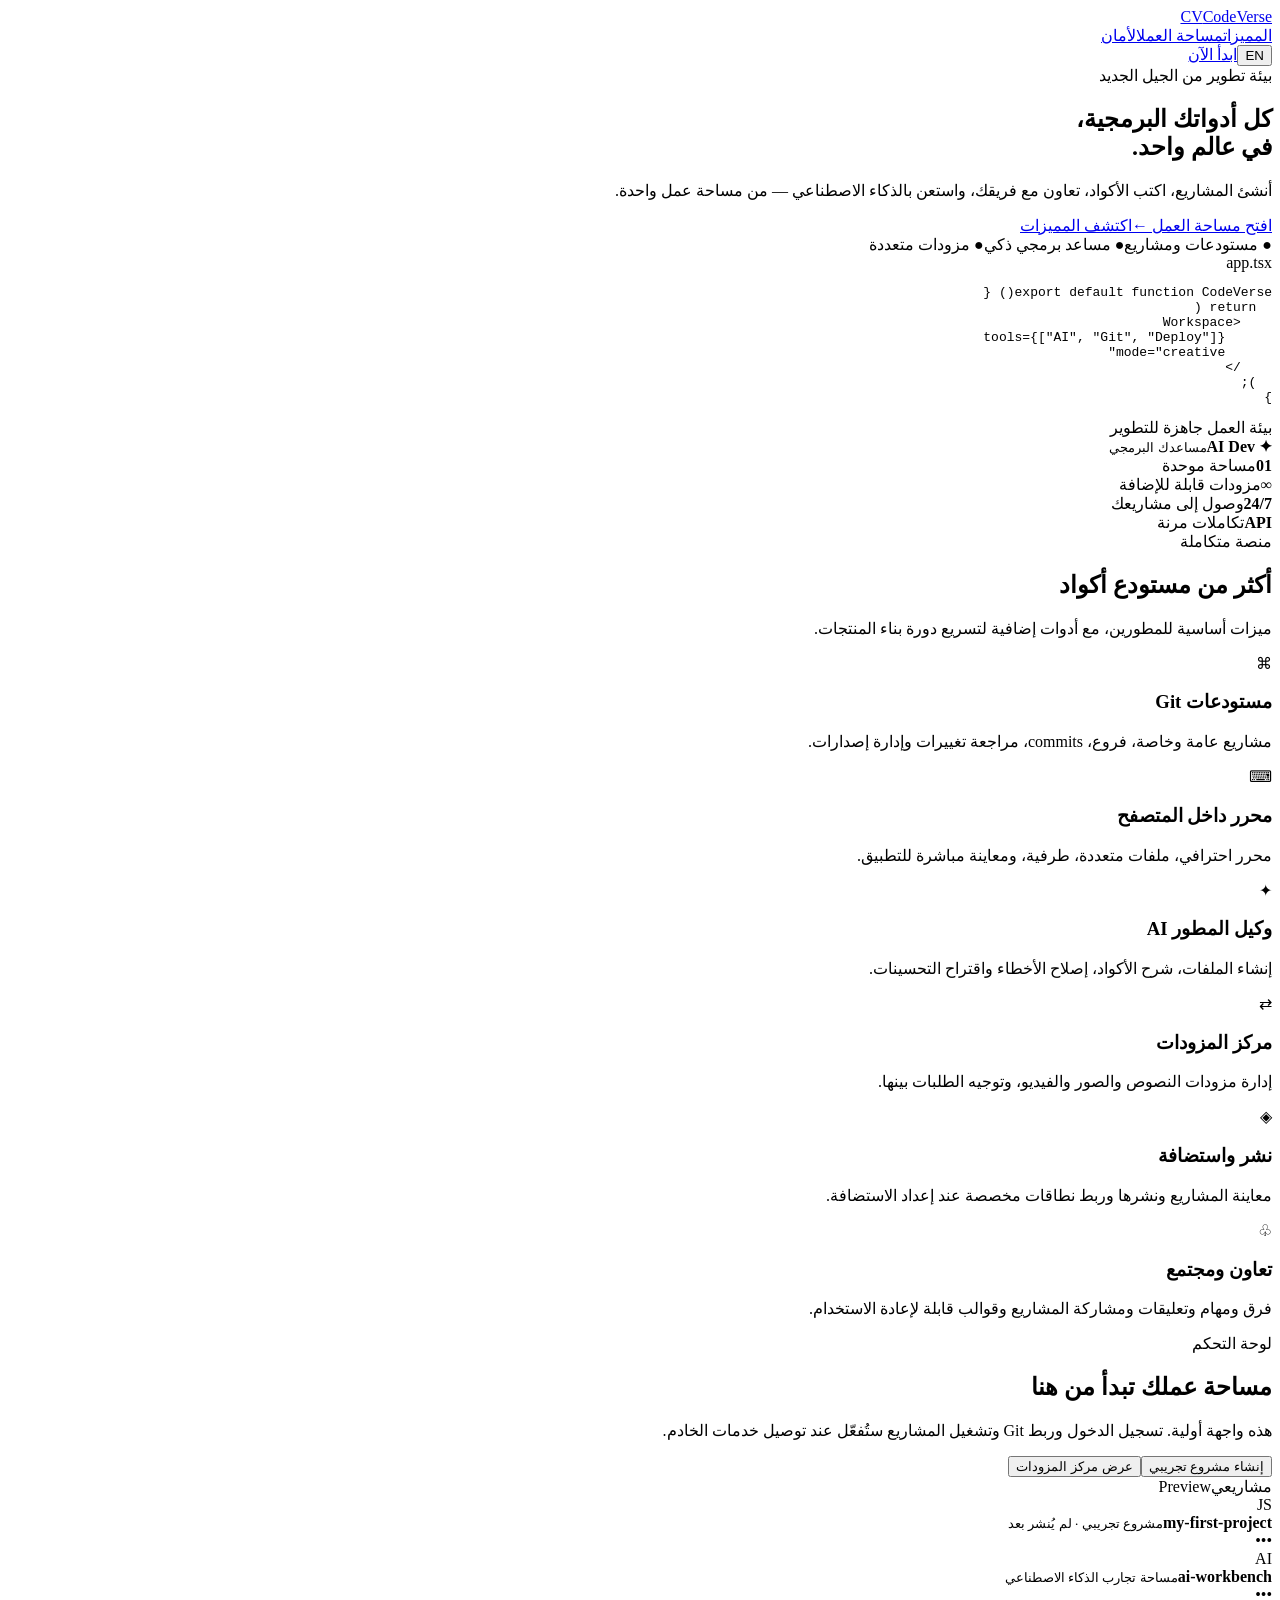
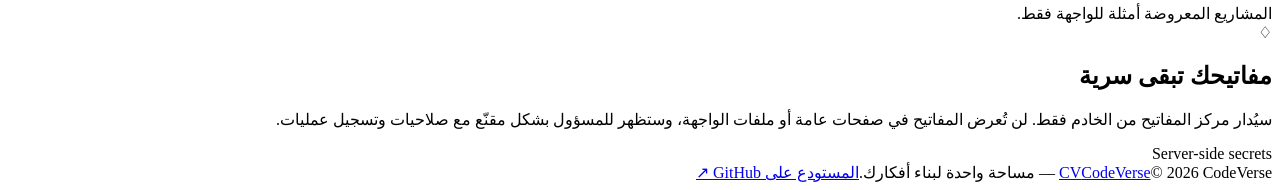
==== index.html @ 1cbb8175 "Initialize CodeVerse platform scaffold" ====
<!doctype html>
<html lang="ar" dir="rtl">
<head>
<meta charset="utf-8"><meta name="viewport" content="width=device-width,initial-scale=1">
<meta name="theme-color" content="#0b1020"><meta name="description" content="CodeVerse — مساحة تطوير موحدة للمبرمجين">
<title>CodeVerse — مساحة المطورين</title><link rel="stylesheet" href="style.css">
</head>
<body>
<header class="topbar"><a class="brand" href="#home"><span class="logo">CV</span><span>CodeVerse</span></a><nav><a href="#features">المميزات</a><a href="#workspace">مساحة العمل</a><a href="#security">الأمان</a></nav><div class="top-actions"><button class="lang" id="langBtn">EN</button><a class="btn btn-primary" href="#workspace">ابدأ الآن</a></div></header>
<main id="home">
<section class="hero"><div class="hero-copy"><div class="eyebrow"><i></i> بيئة تطوير من الجيل الجديد</div><h1>كل أدواتك البرمجية،<br><span>في عالم واحد.</span></h1><p>أنشئ المشاريع، اكتب الأكواد، تعاون مع فريقك، واستعن بالذكاء الاصطناعي — من مساحة عمل واحدة.</p><div class="hero-actions"><a class="btn btn-primary" href="#workspace">افتح مساحة العمل <b>←</b></a><a class="btn btn-ghost" href="#features">اكتشف المميزات</a></div><div class="trust"><span>● مستودعات ومشاريع</span><span>● مساعد برمجي ذكي</span><span>● مزودات متعددة</span></div></div><div class="hero-art"><div class="orb orb-a"></div><div class="orb orb-b"></div><div class="code-window"><div class="window-head"><span></span><span></span><span></span><label>app.tsx</label></div><pre><span class="purple">export default function</span> <span class="blue">CodeVerse</span>() {
  <span class="purple">return</span> (
    &lt;<span class="green">Workspace</span>
      tools={[<span class="orange">"AI"</span>, <span class="orange">"Git"</span>, <span class="orange">"Deploy"</span>]}
      mode=<span class="orange">"creative"</span>
    /&gt;
  );
}</pre><div class="status"><i></i> بيئة العمل جاهزة للتطوير</div></div><div class="float-card"><b>✦ AI Dev</b><small>مساعدك البرمجي</small></div></div></section>
<section class="stats"><div><strong>01</strong><span>مساحة موحدة</span></div><div><strong>∞</strong><span>مزودات قابلة للإضافة</span></div><div><strong>24/7</strong><span>وصول إلى مشاريعك</span></div><div><strong>API</strong><span>تكاملات مرنة</span></div></section>
<section class="section" id="features"><div class="section-title"><span class="eyebrow">منصة متكاملة</span><h2>أكثر من مستودع أكواد</h2><p>ميزات أساسية للمطورين، مع أدوات إضافية لتسريع دورة بناء المنتجات.</p></div><div class="grid">
<article class="feature"><div class="icon">⌘</div><h3>مستودعات Git</h3><p>مشاريع عامة وخاصة، فروع، commits، مراجعة تغييرات وإدارة إصدارات.</p></article>
<article class="feature"><div class="icon">⌨</div><h3>محرر داخل المتصفح</h3><p>محرر احترافي، ملفات متعددة، طرفية، ومعاينة مباشرة للتطبيق.</p></article>
<article class="feature"><div class="icon">✦</div><h3>وكيل المطور AI</h3><p>إنشاء الملفات، شرح الأكواد، إصلاح الأخطاء واقتراح التحسينات.</p></article>
<article class="feature"><div class="icon">⇄</div><h3>مركز المزودات</h3><p>إدارة مزودات النصوص والصور والفيديو، وتوجيه الطلبات بينها.</p></article>
<article class="feature"><div class="icon">◈</div><h3>نشر واستضافة</h3><p>معاينة المشاريع ونشرها وربط نطاقات مخصصة عند إعداد الاستضافة.</p></article>
<article class="feature"><div class="icon">♧</div><h3>تعاون ومجتمع</h3><p>فرق ومهام وتعليقات ومشاركة المشاريع وقوالب قابلة لإعادة الاستخدام.</p></article>
</div></section>
<section class="workspace" id="workspace"><div><span class="eyebrow">لوحة التحكم</span><h2>مساحة عملك تبدأ من هنا</h2><p>هذه واجهة أولية. تسجيل الدخول وربط Git وتشغيل المشاريع ستُفعّل عند توصيل خدمات الخادم.</p><div class="workspace-actions"><button class="btn btn-primary" id="createProject">إنشاء مشروع تجريبي</button><button class="btn btn-ghost" id="providerDemo">عرض مركز المزودات</button></div></div><div class="mini-panel"><div class="panel-top"><span>مشاريعي</span><span class="pill">Preview</span></div><div class="project-row"><span class="project-icon">JS</span><div><b>my-first-project</b><small>مشروع تجريبي · لم يُنشر بعد</small></div><span class="muted">•••</span></div><div class="project-row"><span class="project-icon purple-bg">AI</span><div><b>ai-workbench</b><small>مساحة تجارب الذكاء الاصطناعي</small></div><span class="muted">•••</span></div><div class="empty-note" id="demoNote">المشاريع المعروضة أمثلة للواجهة فقط.</div></div></section>
<section class="security" id="security"><div class="security-icon">♢</div><div><h2>مفاتيحك تبقى سرية</h2><p>سيُدار مركز المفاتيح من الخادم فقط. لن تُعرض المفاتيح في صفحات عامة أو ملفات الواجهة، وستظهر للمسؤول بشكل مقنّع مع صلاحيات وتسجيل عمليات.</p></div><span class="secure-tag">Server-side secrets</span></section>
</main><footer><a class="brand" href="#home"><span class="logo">CV</span><span>CodeVerse</span></a><span>© 2026 CodeVerse — مساحة واحدة لبناء أفكارك.</span><a href="https://github.com/alza69191-art/CodeVerse" target="_blank" rel="noreferrer">المستودع على GitHub ↗</a></footer>
<div class="toast" id="toast" role="status"></div><script src="app.js"></script></body></html>
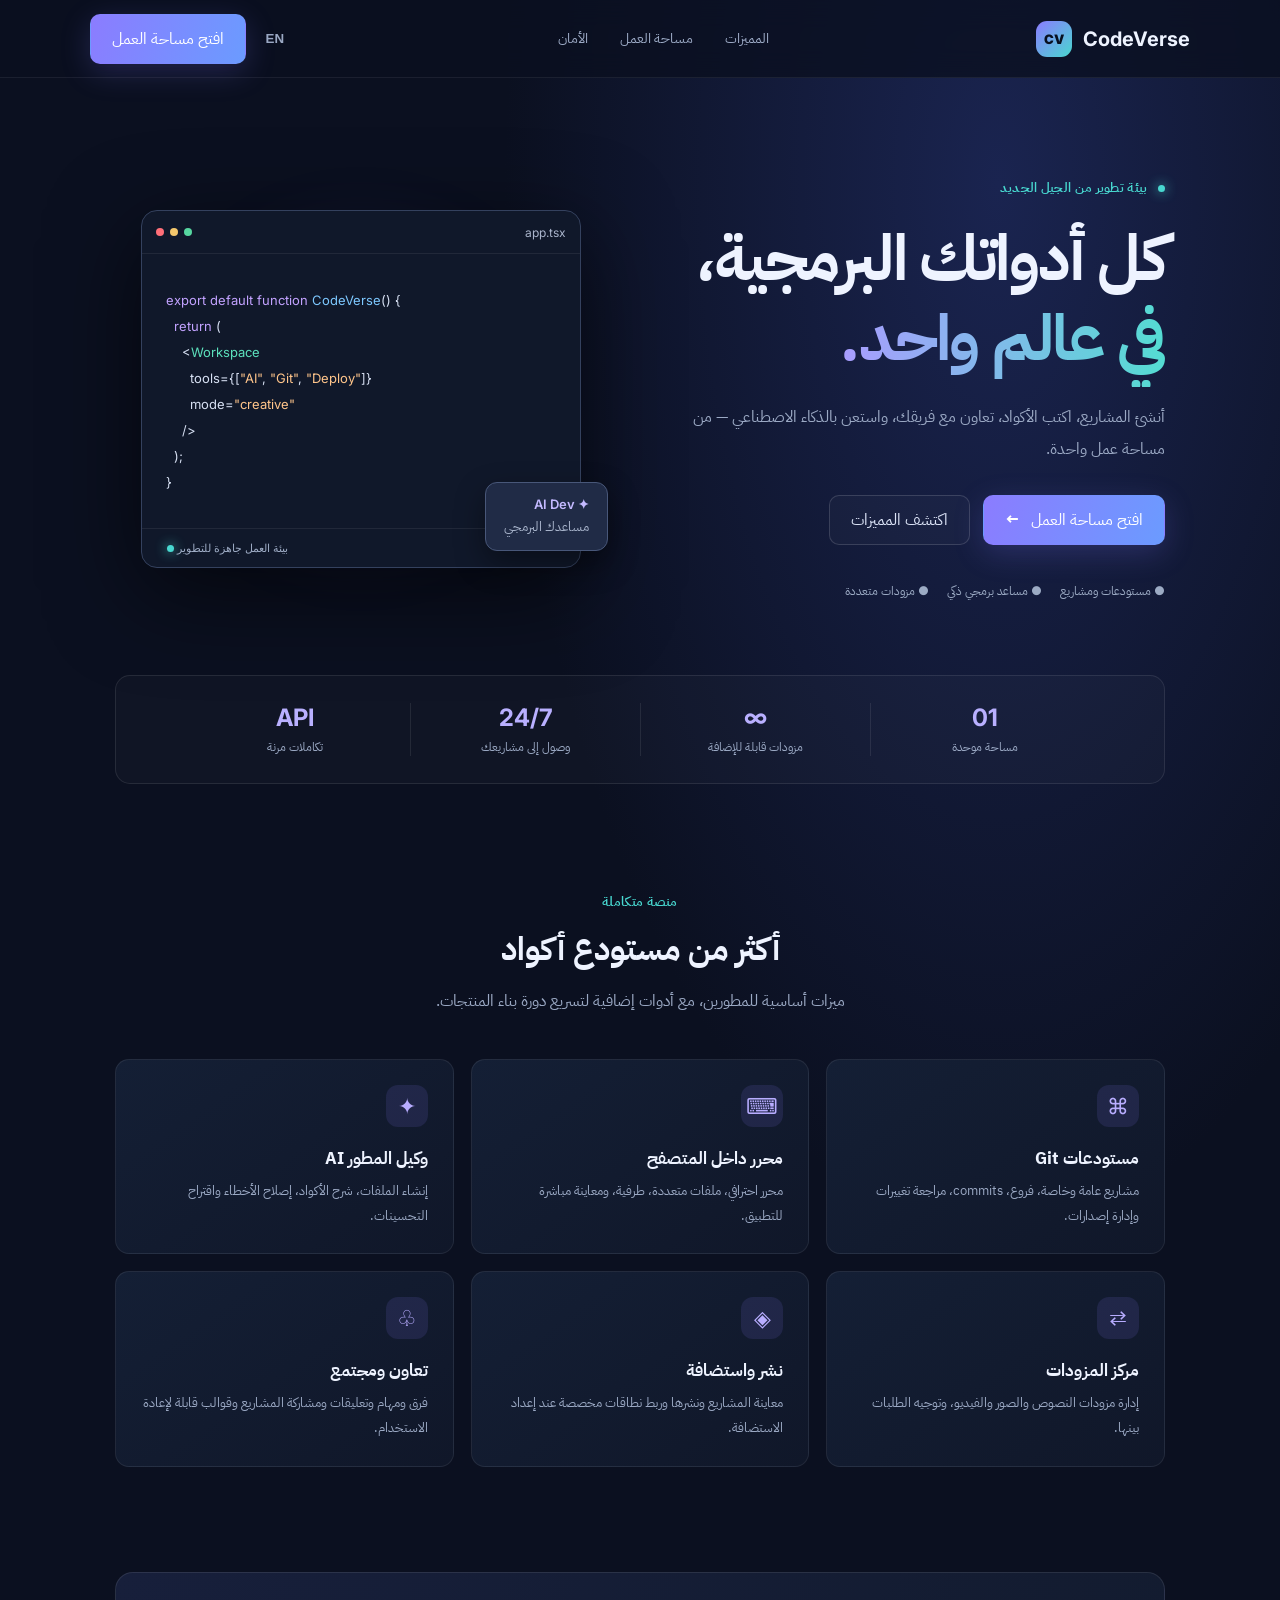
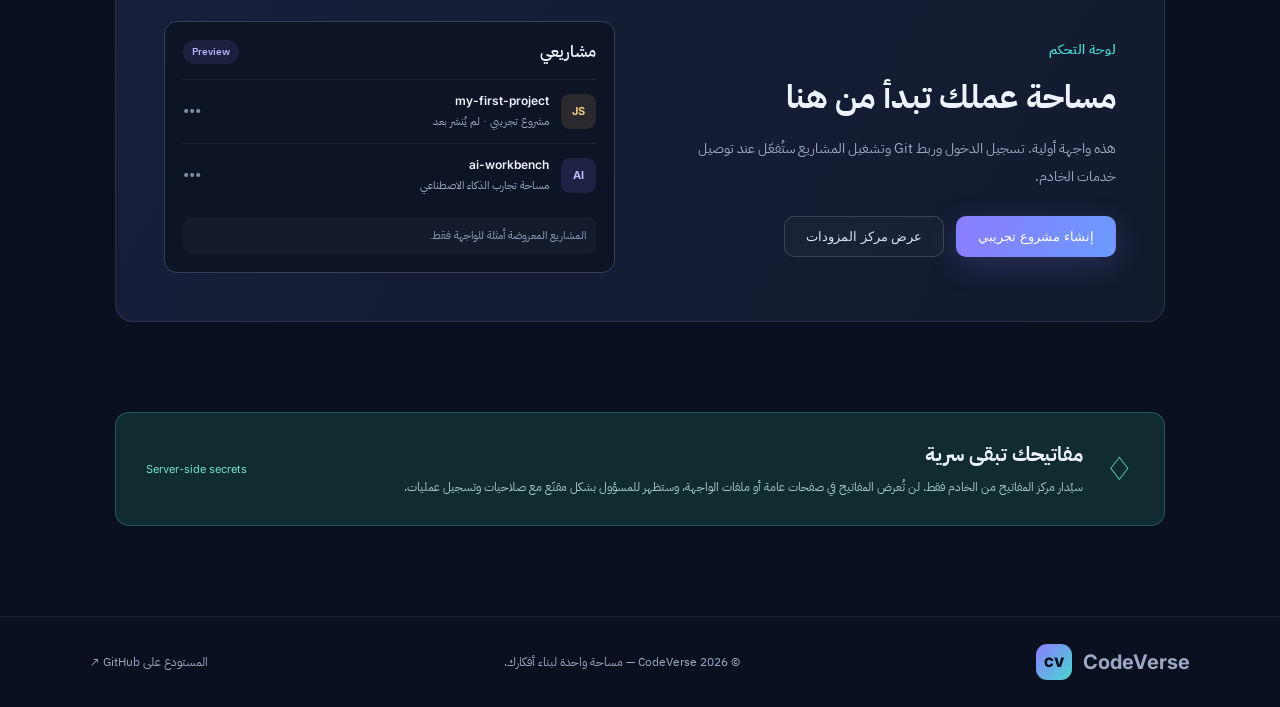
==== commit f80289f2: "Link landing page to browser workspace" ====
--- a/index.html
+++ b/index.html
@@ -6,7 +6,7 @@
 <title>CodeVerse — مساحة المطورين</title><link rel="stylesheet" href="style.css">
 </head>
 <body>
-<header class="topbar"><a class="brand" href="#home"><span class="logo">CV</span><span>CodeVerse</span></a><nav><a href="#features">المميزات</a><a href="#workspace">مساحة العمل</a><a href="#security">الأمان</a></nav><div class="top-actions"><button class="lang" id="langBtn">EN</button><a class="btn btn-primary" href="#workspace">ابدأ الآن</a></div></header>
+<header class="topbar"><a class="brand" href="#home"><span class="logo">CV</span><span>CodeVerse</span></a><nav><a href="#features">المميزات</a><a href="#workspace">مساحة العمل</a><a href="#security">الأمان</a></nav><div class="top-actions"><button class="lang" id="langBtn">EN</button><a class="btn btn-primary" href="workspace.html">افتح مساحة العمل</a></div></header>
 <main id="home">
 <section class="hero"><div class="hero-copy"><div class="eyebrow"><i></i> بيئة تطوير من الجيل الجديد</div><h1>كل أدواتك البرمجية،<br><span>في عالم واحد.</span></h1><p>أنشئ المشاريع، اكتب الأكواد، تعاون مع فريقك، واستعن بالذكاء الاصطناعي — من مساحة عمل واحدة.</p><div class="hero-actions"><a class="btn btn-primary" href="#workspace">افتح مساحة العمل <b>←</b></a><a class="btn btn-ghost" href="#features">اكتشف المميزات</a></div><div class="trust"><span>● مستودعات ومشاريع</span><span>● مساعد برمجي ذكي</span><span>● مزودات متعددة</span></div></div><div class="hero-art"><div class="orb orb-a"></div><div class="orb orb-b"></div><div class="code-window"><div class="window-head"><span></span><span></span><span></span><label>app.tsx</label></div><pre><span class="purple">export default function</span> <span class="blue">CodeVerse</span>() {
   <span class="purple">return</span> (
--- a/style.css
+++ b/style.css
@@ -0,0 +1,3 @@
+@import url('https://fonts.googleapis.com/css2?family=IBM+Plex+Sans+Arabic:wght@400;500;600;700&family=Inter:wght@400;500;600;700;800&display=swap');
+:root{--bg:#0b1020;--panel:#111a2e;--line:#25314b;--text:#eef3ff;--muted:#9ba9c4;--accent:#8b7cff;--cyan:#48d8d0}*{box-sizing:border-box}html{scroll-behavior:smooth}body{margin:0;background:radial-gradient(ellipse at 78% 8%,#1a2450 0,transparent 35%),var(--bg);color:var(--text);font-family:'IBM Plex Sans Arabic',Inter,sans-serif}a{color:inherit;text-decoration:none}.topbar{height:78px;display:flex;align-items:center;justify-content:space-between;padding:0 7%;border-bottom:1px solid #ffffff12;background:#0b1020c9;position:sticky;top:0;z-index:5;backdrop-filter:blur(14px)}.brand{display:flex;align-items:center;gap:11px;font:700 20px Inter,sans-serif;direction:ltr}.logo{display:grid;place-items:center;width:36px;height:36px;border-radius:11px;background:linear-gradient(135deg,#8b7cff,#49d7d0);color:#081020;font-size:13px;font-weight:900}.topbar nav{display:flex;gap:32px;color:var(--muted);font-size:14px}.topbar nav a:hover,footer a:hover{color:white}.top-actions{display:flex;align-items:center;gap:14px}.lang{background:none;border:0;color:var(--muted);cursor:pointer;font-weight:700}.btn{display:inline-flex;align-items:center;justify-content:center;gap:12px;padding:12px 21px;border-radius:10px;font:600 14px inherit;cursor:pointer;border:1px solid transparent}.btn-primary{background:linear-gradient(110deg,#8b7cff,#6b9bff);color:white;box-shadow:0 8px 30px #8176ff35}.btn-ghost{border-color:#ffffff25;color:#dce4f7;background:#ffffff06}.hero{min-height:580px;padding:100px 9% 75px;display:grid;grid-template-columns:1fr 1fr;align-items:center;gap:65px}.eyebrow{color:var(--cyan);font-size:13px;font-weight:600;letter-spacing:.3px}.eyebrow i,.status i{display:inline-block;width:7px;height:7px;border-radius:50%;background:var(--cyan);margin-left:7px;box-shadow:0 0 12px var(--cyan)}h1{font-size:clamp(42px,5vw,65px);line-height:1.25;letter-spacing:-1.8px;margin:22px 0}h1 span{background:linear-gradient(90deg,#a99cff,#54dcd2);color:transparent;background-clip:text}.hero-copy>p,.section-title p,.workspace p{color:var(--muted);line-height:2;font-size:16px;max-width:510px}.hero-actions{display:flex;gap:13px;margin-top:30px}.trust{display:flex;gap:18px;flex-wrap:wrap;margin-top:37px;color:#9cabc4;font-size:12px}.hero-art{height:360px;position:relative;display:grid;place-items:center}.orb{position:absolute;border-radius:50%;filter:blur(2px)}.orb-a{width:280px;height:280px;background:#7a70ff20;box-shadow:0 0 90px #7770ff2c}.orb-b{width:190px;height:190px;border:1px solid #6ddbd344}.code-window{width:min(440px,100%);background:#10182a;border:1px solid #34415e;border-radius:16px;box-shadow:0 25px 90px #0009;overflow:hidden;direction:ltr;position:relative}.window-head{height:43px;border-bottom:1px solid #ffffff12;display:flex;align-items:center;gap:6px;padding:0 14px}.window-head>span{width:8px;height:8px;border-radius:50%;background:#ff6f78}.window-head>span:nth-child(2){background:#f4c76c}.window-head>span:nth-child(3){background:#56d6a0}.window-head label{margin-left:auto;color:#aab5cc;font:12px Inter}.code-window pre{padding:20px 24px;color:#d7e0f3;font:13px/2 Inter,monospace;white-space:pre-wrap}.purple{color:#c2a2ff}.blue{color:#7dc8ff}.green{color:#5ce0bc}.orange{color:#ffc58b}.status{padding:12px 18px;border-top:1px solid #ffffff12;color:#9eacc5;font:11px Inter}.float-card{position:absolute;bottom:18px;right:0;background:#202b46;border:1px solid #485779;padding:13px 18px;border-radius:12px;box-shadow:0 12px 30px #0006;display:grid;gap:5px}.float-card b{color:#c4baff;font:600 13px Inter}.float-card small{color:#a8b4cb}.stats{margin:0 9%;padding:27px 5%;border:1px solid #ffffff18;background:#ffffff06;border-radius:15px;display:grid;grid-template-columns:repeat(4,1fr);text-align:center}.stats div{display:grid;gap:6px;border-left:1px solid #ffffff16}.stats div:last-child{border:0}.stats strong{font:700 24px Inter;color:#b9b0ff}.stats span{font-size:12px;color:var(--muted)}.section{padding:105px 9%}.section-title{text-align:center;margin-bottom:42px}.section-title h2,.workspace h2,.security h2{font-size:32px;margin:12px 0}.section-title p{margin:0 auto}.grid{display:grid;grid-template-columns:repeat(3,1fr);gap:17px}.feature{padding:25px;background:linear-gradient(145deg,#141f35,#101729);border:1px solid #ffffff13;border-radius:14px;transition:.2s}.feature:hover{transform:translateY(-4px);border-color:#8b7cff77}.icon{width:42px;height:42px;display:grid;place-items:center;border-radius:12px;background:#8b7cff20;color:#b8adff;font-size:22px}.feature h3{font-size:17px;margin:19px 0 8px}.feature p{font-size:13px;line-height:1.9;color:var(--muted);margin:0}.workspace{margin:0 9% 90px;padding:48px;background:linear-gradient(120deg,#171f3b,#121b2e);border:1px solid #ffffff18;border-radius:18px;display:grid;grid-template-columns:1fr 1fr;gap:50px;align-items:center}.workspace p{font-size:14px}.workspace-actions{display:flex;gap:12px;margin-top:25px;flex-wrap:wrap}.mini-panel{background:#0c1425;border:1px solid #34415b;border-radius:13px;padding:18px}.panel-top{display:flex;justify-content:space-between;font-weight:600;margin-bottom:15px}.pill{font-size:10px;color:#b9b0ff;background:#8b7cff20;padding:4px 9px;border-radius:20px}.project-row{display:flex;align-items:center;gap:12px;padding:13px 0;border-top:1px solid #ffffff12}.project-row>div{display:grid;gap:5px;flex:1}.project-row b{font:600 12px Inter}.project-row small{font-size:11px;color:var(--muted)}.project-icon{width:35px;height:35px;border-radius:9px;background:#e9b66b22;color:#f2c987;display:grid;place-items:center;font:700 11px Inter}.purple-bg{background:#8b7cff24;color:#c2baff}.muted{color:#7e8ba5}.empty-note{padding:10px;background:#ffffff08;border-radius:8px;color:#8d9bb6;font-size:11px;margin-top:10px}.security{margin:0 9% 90px;padding:26px 30px;display:flex;align-items:center;gap:22px;background:#102c31;border:1px solid #3b898077;border-radius:14px}.security-icon{font-size:32px;color:#65e1c8}.security h2{font-size:20px;margin:0 0 7px}.security p{margin:0;color:#a9c9c7;font-size:12px;line-height:1.9}.secure-tag{margin-right:auto;white-space:nowrap;color:#73e0c9;font:11px Inter}footer{border-top:1px solid #ffffff14;padding:27px 7%;display:flex;justify-content:space-between;align-items:center;color:var(--muted);font-size:12px}.toast{position:fixed;bottom:25px;left:25px;background:#263653;border:1px solid #63739a;padding:13px 18px;border-radius:10px;opacity:0;transform:translateY(10px);transition:.2s;pointer-events:none;font-size:13px}.toast.show{opacity:1;transform:translateY(0)}
+@media(max-width:850px){.hero{grid-template-columns:1fr;padding-top:65px;gap:20px}.hero-art{height:300px}.grid{grid-template-columns:repeat(2,1fr)}.workspace{grid-template-columns:1fr}.topbar{padding:0 4%}.topbar nav{gap:14px}.stats{margin:0 4%}}@media(max-width:560px){.topbar{height:66px}.topbar nav{display:none}.top-actions .btn{padding:9px 12px}.hero{padding:55px 6% 45px}.trust{gap:10px}.hero-actions{flex-wrap:wrap}.stats{grid-template-columns:repeat(2,1fr);gap:18px}.stats div:nth-child(2){border:0}.section{padding:75px 6%}.grid{grid-template-columns:1fr}.workspace{margin:0 5% 60px;padding:25px}.security{margin:0 5% 60px;align-items:flex-start;flex-wrap:wrap}.secure-tag{margin-right:0}footer{gap:15px;flex-wrap:wrap;padding:25px 6%}}
